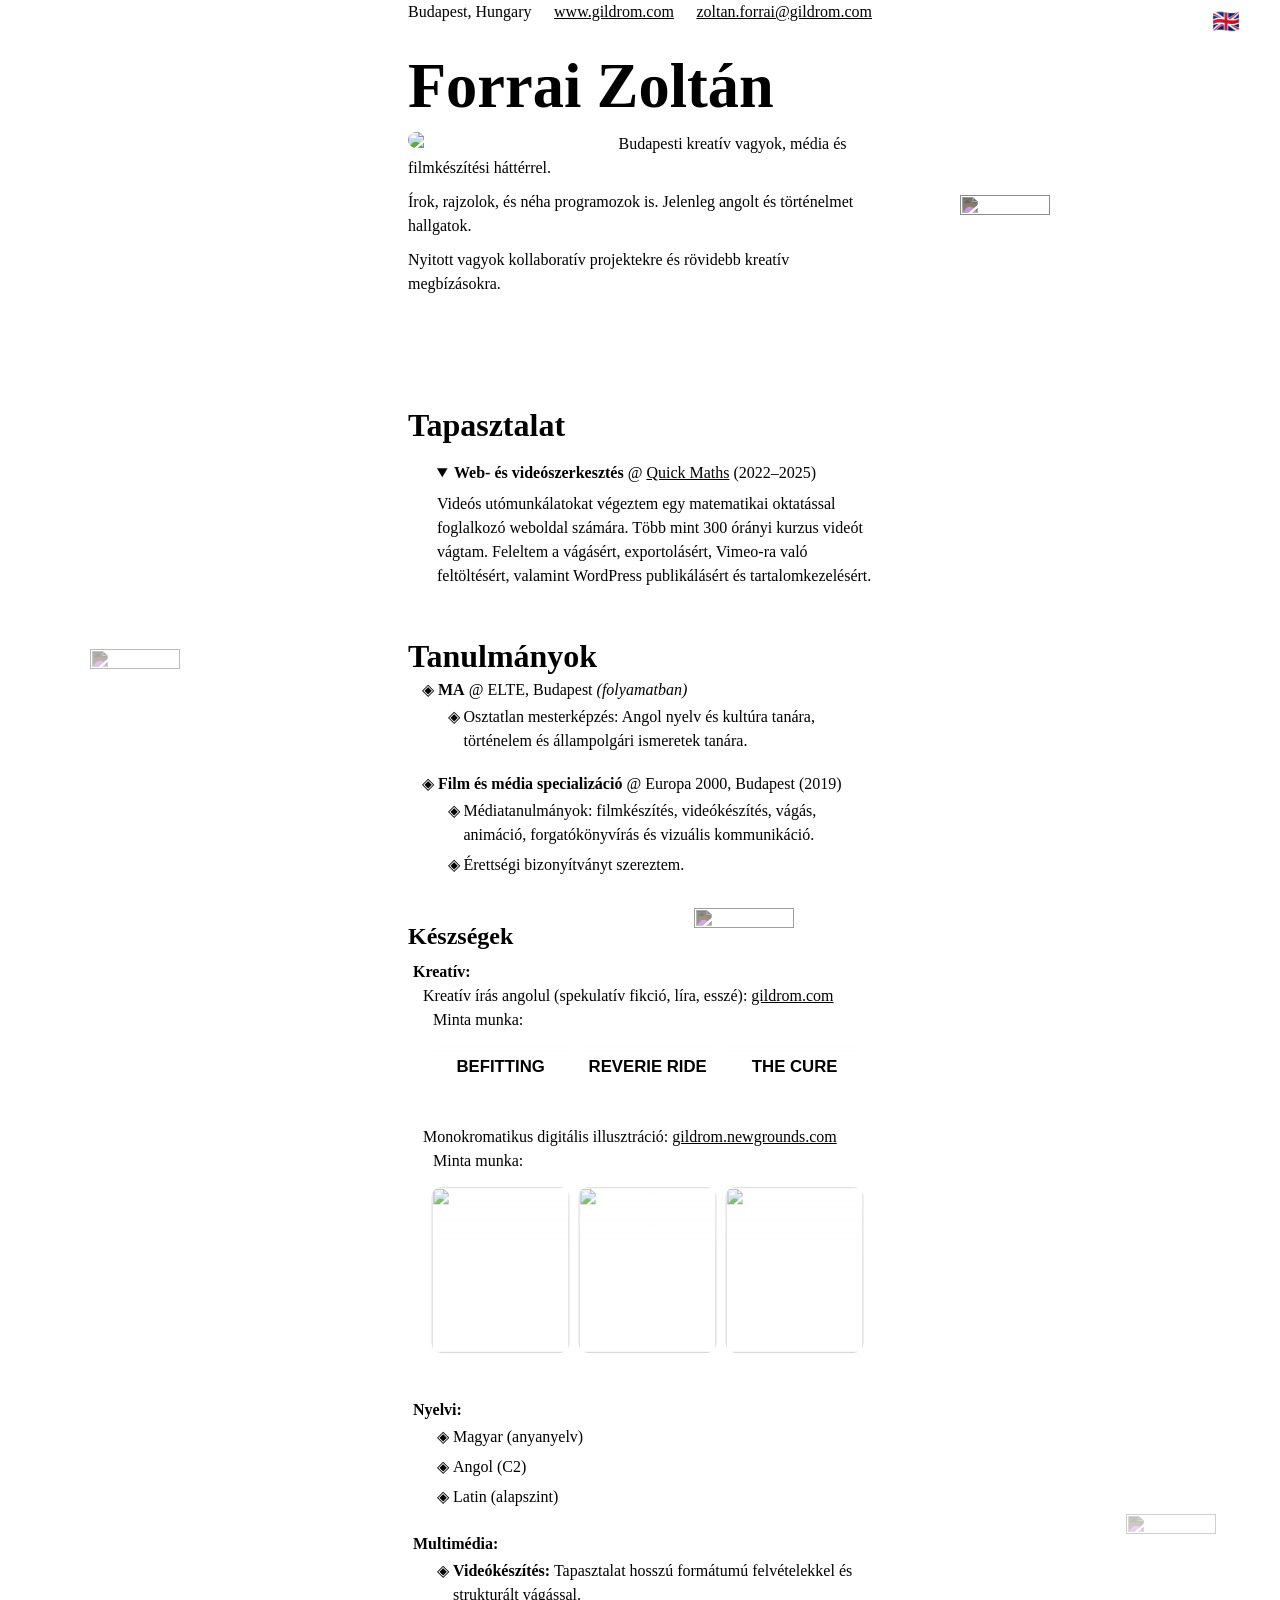
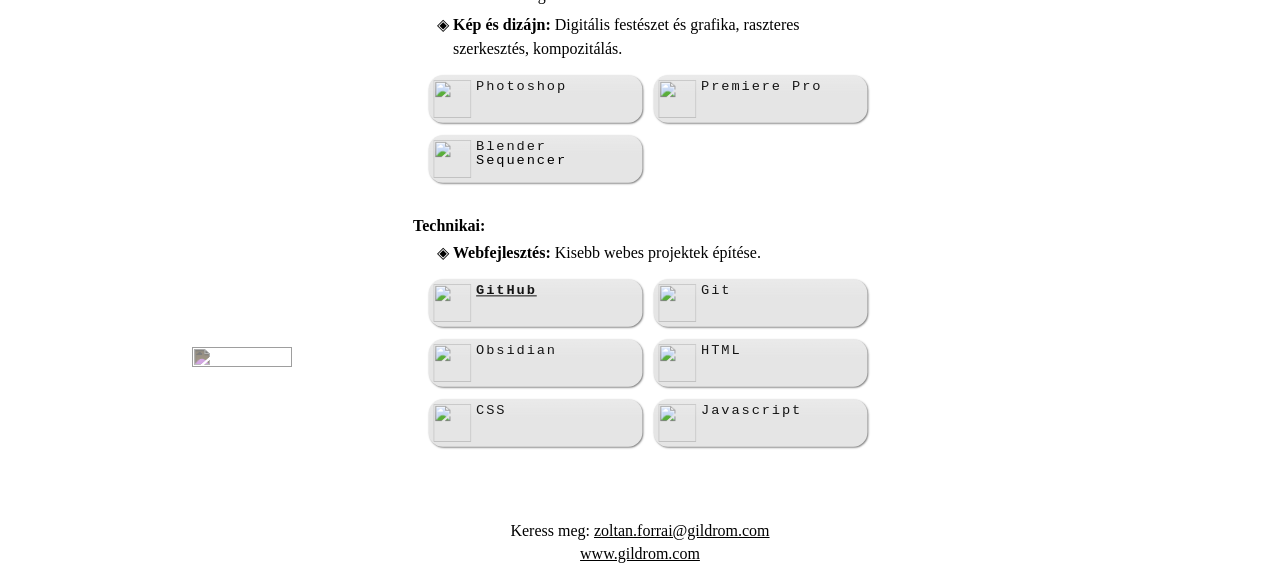
==== hu.html @ 55704f3f "change names" ====
<!DOCTYPE html>
<html lang="hu">
  <head>
    <meta charset="UTF-8" />
    <meta name="viewport" content="width=device-width, initial-scale=1.0" />
    <link rel="icon" type="image/png" href="/favicon.ico" />
    <title>Forrai Zoltán・Önéletrajz</title>
    <meta name="description" content="Forrai Zoltán nyilvános önéletrajza." />
    <link rel="alternate" hreflang="hu" href="hu.html" />
    <link rel="alternate" hreflang="en" href="index.html" />
    <script>
      (function () {
        const saved = localStorage.getItem("theme");
        const prefersDark = window.matchMedia(
          "(prefers-color-scheme: dark)"
        ).matches;
        const isDark = saved ? saved === "dark" : prefersDark;
        document.documentElement.id = isDark ? "dark" : "light";
      })();
    </script>
    <script type="module" src="/index.js"></script>
    <link rel="stylesheet" href="cv.css" />
    <script type="application/ld+json">
      {
        "@context": "https://schema.org",
        "@type": "Person",
        "@id": "https://gildrom.com/#person",
        "name": "Zoltan Forrai",
        "alternateName": ["Forrai Zoltán", "Gildrom"],
        "image": "/SRC/media/photo/head-shot-original.png",
        "email": "mailto:zoltan.forrai@gildrom.com",
        "jobTitle": "Writer",
        "url": "https://gildrom.com",
        "sameAs": [
          "https://gildrom.newgrounds.com/",
          "https://github.com/zoltan-forrai"
        ]
      }
    </script>
  </head>
  <body data-page="cv">
    <!--  -->
    <header>
      <div>
        <span>Budapest, Hungary</span>
        <span>
          <a target="_blank" href="https://www.gildrom.com/">www.gildrom.com</a>
        </span>
        <span>
          <a href="mailto:zoltan.forrai@gildrom.com"
            >zoltan.forrai@gildrom.com</a
          >
        </span>
      </div>
      <menu>
        <a
          id="eng-trans"
          hreflang="en"
          lang="en"
          aria-label="Magyar verzió"
          href="index"
          >🇬🇧</a
        >
        <button id="toggleBtn" aria-label="Toggle audio"></button>
        <toggle-btn></toggle-btn>
      </menu>
    </header>
    <!-- Certifications, Achievements -->
    <article>
      <h1>Forrai Zoltán</h1>
      <p style="display: none">Zoltan Forrai = Forrai Zoltán = Gildrom</p>
      <!--  -->
      <section>
        <img src="/SRC/media/photo/head-shot-original.png" />
        <p>Budapesti kreatív vagyok, média és filmkészítési háttérrel.</p>
        <p>
          Írok, rajzolok, és néha programozok is. Jelenleg angolt és történelmet
          hallgatok.
        </p>
        <p>
          Nyitott vagyok kollaboratív projektekre és rövidebb kreatív
          megbízásokra.
        </p>
      </section>
      <hr />
      <h2>Tapasztalat</h2>
      <details open>
        <summary>
          <strong>Web- és videószerkesztés</strong>
          <span>@</span>
          <a href="https://quickmaths.hu/">Quick Maths</a>
          <span>(2022&ndash;2025)</span>
        </summary>
        <p>
          Videós utómunkálatokat végeztem egy matematikai oktatással foglalkozó
          weboldal számára. Több mint 300 órányi kurzus videót vágtam. Feleltem
          a vágásért, exportolásért, Vimeo-ra való feltöltésért, valamint
          WordPress publikálásért és tartalomkezelésért.
        </p>
      </details>
      <h2>Tanulmányok</h2>
      <ul>
        <li>
          <strong>MA</strong>
          <span>@ ELTE, Budapest <em>(folyamatban)</em></span>
          <ul>
            <li>
              Osztatlan mesterképzés: Angol nyelv és kultúra tanára, történelem
              és állampolgári ismeretek tanára.
            </li>
          </ul>
        </li>
        <!--  -->
        <li>
          <strong>Film és média specializáció</strong>
          <span>@ Europa 2000, Budapest (2019)</span>
          <ul>
            <li>
              Médiatanulmányok: filmkészítés, videókészítés, vágás, animáció,
              forgatókönyvírás és vizuális kommunikáció.
            </li>
            <li>Érettségi bizonyítványt szereztem.</li>
          </ul>
        </li>
      </ul>
      <!--  -->
      <skills-section>
        <h3>Készségek</h3>
        <ul>
          <li>
            <b>Kreatív:</b>
            <p>
              Kreatív írás angolul (spekulatív fikció, líra, esszé):
              <a target="_blank" href="https://gildrom.com/">gildrom.com</a>
              <br />
              <span>Minta munka:</span>
            </p>
            <div>
              <a href="/literary/fiction/befitting">Befitting</a>
              <a href="/literary/fiction/reverie_ride">Reverie Ride</a>
              <a href="/literary/fiction/the_cure">The Cure</a>
            </div>
            <p>
              Monokromatikus digitális illusztráció:
              <a target="_blank" href="https://gildrom.newgrounds.com/art"
                >gildrom.newgrounds.com</a
              >
              <br />
              <span>Minta munka:</span>
            </p>
            <div>
              <a
                href="https://www.newgrounds.com/art/view/gildrom/welcoming-committee">
                <img
                  style="object-position: 50% 0%"
                  src="https://art.ngfiles.com/medium_views/7245000/7245376_2687155_gildrom_untitled-7245376.7901b63b8a4dfa82e813dfdb9156a448.webp?f1764727101" />
              </a>
              <a href="https://www.newgrounds.com/art/view/gildrom/wings">
                <img
                  style="object-position: 0% 0%"
                  src="https://art.ngfiles.com/medium_views/7001000/7001128_2381830_gildrom_untitled-7001128.7d4ee458abee6c3e7e8b051966b039b0.webp?f1756783933" />
              </a>
              <a
                href="https://www.newgrounds.com/art/view/gildrom/unguis-the-crawler">
                <img
                  style="object-position: 0% 0%"
                  src="https://art.ngfiles.com/medium_views/6897000/6897646_2250787_gildrom_unguis.2adcba4f3c12177acac34e1aaaf11e80.webp?f1753561452" />
              </a>
            </div>
          </li>
          <!--  -->
          <li>
            <b>Nyelvi:</b>
            <ul>
              <li>Magyar (anyanyelv)</li>
              <li>Angol (C2)</li>
              <li>Latin (alapszint)</li>
            </ul>
          </li>
          <!--  -->
          <li>
            <b>Multimédia:</b>
            <ul>
              <li>
                <strong>Videókészítés:</strong> Tapasztalat hosszú formátumú
                felvételekkel és strukturált vágással.
              </li>
              <li>
                <strong>Kép és dizájn:</strong> Digitális festészet és grafika,
                raszteres szerkesztés, kompozitálás.
              </li>
            </ul>
            <ol>
              <li>
                <img
                  src="https://raw.githubusercontent.com/onemarc/tech-icons/292cfceecce6a863e9a10216c1c730d3a1a02ff5/icons/ps.svg" />
                <span>Photoshop</span>
              </li>
              <li>
                <img
                  src="https://raw.githubusercontent.com/onemarc/tech-icons/292cfceecce6a863e9a10216c1c730d3a1a02ff5/icons/pr.svg" />
                <span>Premiere Pro</span>
              </li>
              <li>
                <img
                  src="https://raw.githubusercontent.com/onemarc/tech-icons/292cfceecce6a863e9a10216c1c730d3a1a02ff5/icons/blender-dark.svg" />
                <span>Blender Sequencer</span>
              </li>
            </ol>
          </li>
          <!--  -->
          <li>
            <b>Technikai: </b>
            <ul>
              <li>
                <strong>Webfejlesztés:</strong> Kisebb webes projektek építése.
              </li>
            </ul>
            <ol>
              <a href="https://github.com/Forrai-Zoltan">
                <li>
                  <img
                    src="https://raw.githubusercontent.com/onemarc/tech-icons/main/icons/github-dark.svg" />
                  <span><strong>GitHub</strong></span>
                </li>
              </a>
              <li>
                <img
                  src="https://raw.githubusercontent.com/onemarc/tech-icons/292cfceecce6a863e9a10216c1c730d3a1a02ff5/icons/git.svg" />
                <span>Git</span>
              </li>
              <li>
                <img
                  src="https://raw.githubusercontent.com/onemarc/tech-icons/main/icons/obsidian-dark.svg" />
                <span>Obsidian</span>
              </li>
              <li>
                <img
                  src="https://raw.githubusercontent.com/onemarc/tech-icons/292cfceecce6a863e9a10216c1c730d3a1a02ff5/icons/html.svg" />
                <span>HTML</span>
              </li>
              <li>
                <img
                  src="https://raw.githubusercontent.com/onemarc/tech-icons/292cfceecce6a863e9a10216c1c730d3a1a02ff5/icons/css.svg" />
                <span>CSS</span>
              </li>
              <li>
                <img
                  src="https://raw.githubusercontent.com/onemarc/tech-icons/292cfceecce6a863e9a10216c1c730d3a1a02ff5/icons/javascript.svg" />
                <span>Javascript</span>
              </li>
            </ol>
          </li>
          <!--  -->
        </ul>
      </skills-section>
      <!--  -->
      <svg width="50" height="50">
        <use href="/SRC/asset/svg/sigil.svg#sigil"></use>
      </svg>
      <!--  -->
      <footer>
        <span>
          <span>Keress meg:</span>
          <a href="mailto:zoltan.forrai@gildrom.com">
            <span>zoltan.forrai@gildrom.com</span>
          </a>
        </span>
        <a target="_blank" href="https://www.gildrom.com/">
          <span>www.gildrom.com</span>
        </a>
      </footer>
      <!--  -->
    </article>
    <img width="100" height="100" id="f1" src="/SRC/asset/icon/fp1.webp" />
    <img width="100" height="100" id="f2" src="/SRC/asset/icon/fp2.webp" />
    <img width="100" height="100" id="f3" src="/SRC/asset/icon/fp3.webp" />
    <img width="100" height="100" id="f4" src="/SRC/asset/icon/fp4.webp" />
    <img width="100" height="100" id="f5" src="/SRC/asset/icon/fp5.webp" />
  </body>
  <script>
    document.querySelector("a#eng-trans").addEventListener("click", (e) => {
      e.preventDefault();
      location.replace(e.currentTarget.href);
    });

    // Save scroll % just before leaving
    document.addEventListener("click", (e) => {
      const link = e.target.closest("a[href]");
      if (!link) return;

      const scrollable =
        document.documentElement.scrollHeight - window.innerHeight;

      if (scrollable <= 0) return; // page isn't scrollable

      const ratio = window.scrollY / scrollable;
      sessionStorage.setItem("scrollRatio", ratio);
    });

    // Restore scroll % after new page loads
    window.addEventListener("DOMContentLoaded", () => {
      const ratio = parseFloat(sessionStorage.getItem("scrollRatio"));
      if (isNaN(ratio)) return;

      sessionStorage.removeItem("scrollRatio"); // clean up

      // Small delay lets the browser finish layout before we scroll
      requestAnimationFrame(() => {
        const scrollable =
          document.documentElement.scrollHeight - window.innerHeight;
        window.scrollTo({ top: ratio * scrollable, behavior: "instant" });
      });
    });
  </script>
</html>
---- cv.css ----
@import url(/SRC/css/global/fonts.css);
@import url(/SRC/css/global/variables.css);
@import url(/SRC/css/element/btn-switch.css);
@import url(/SRC/css/element/btn-audio.css);
@import url(/SRC/css/element/svg-sigil.css);
@import url(/SRC/css/element/util.css);

/* RESET */
*,
*::before,
*::after {
  box-sizing: border-box;
  margin: 0;
  overflow-wrap: break-word;
  hyphens: auto;
}
*:focus-visible {
  outline: 2px solid orange !important;
}
::selection {
  background: light-dark(
    hsl(from var(--c-green) h s calc(l + 50)),
    hsl(from var(--c-green) h s calc(l - 5))
  );
  color: light-dark(
    hsl(from var(--c-green) h s calc(l - 5)),
    hsl(from #02f900 h s calc(l + 0))
  );
}
body {
  -webkit-font-smoothing: antialiased;
  -moz-osx-font-smoothing: grayscale;
}

img,
picture,
video,
canvas {
  display: block;
  max-width: 100%;
}
input,
button,
textarea,
select {
  font: inherit;
}

h1,
h2,
h3,
h4,
h5,
h6 {
  text-wrap: balance;
  line-height: var(--lh-s);
  overflow-wrap: break-word;
}

button {
  appearance: none;
  -webkit-appearance: none;
  margin: 0;
  padding: 0;
  border: none;
  font: inherit;
  color: inherit;
  background: none;
  outline: none;
  box-shadow: none;
}

:root {
  scrollbar-width: thin;
}

::-webkit-scrollbar {
  width: 4px;
}

::-webkit-scrollbar-track {
  background: transparent;
}

::-webkit-scrollbar-thumb {
  background: light-dark(rgba(0, 0, 0, 0.5), rgba(255, 255, 255, 0.3));
  border-radius: 4px;
}

::-webkit-scrollbar-thumb:hover {
  background: light-dark(rgba(0, 0, 0, 0.7), rgba(255, 255, 255, 0.5));
}

* {
  margin: 0;
  padding: 0;
}

body,
html {
  position: relative;
}

/* ============================================================
      HTML / BODY
      ============================================================ */
html {
  -webkit-font-smoothing: antialiased;
  -moz-osx-font-smoothing: grayscale;
  background-color: var(--c-page);
  color: var(--c-text);
  font-size: var(--font-size-cv);
  font-family: "cochin";
  scroll-padding-top: 100px;
  scrollbar-width: thin;
  scrollbar-color: light-dark(rgba(0, 0, 0, 0.5), rgba(255, 255, 255, 0.3))
    transparent;
  scrollbar-gutter: auto;
}

/* ============================================================
      LAYOUT: HEADER, ARTICLE, FOOTER
      ============================================================ */
header {
  position: fixed;
  top: 0;
  left: 0;
  z-index: 10;
  width: 100%;
  max-width: 100%;
  padding: 0.2rem;
  display: flex;
  align-items: center;
  justify-content: center;
  gap: 10px;
  flex-wrap: wrap;
  background-color: hsla(from var(--c-page) h s l / 1);
}

header div {
  width: 100%;
  max-width: 58ch;
  display: flex;
  justify-content: space-between;
}

article {
  position: relative;
  box-sizing: border-box;
  z-index: 2;
  margin-inline: auto;
  width: 100%;
  max-width: 60ch;
  padding-inline: 0.5rem;
  padding-top: 20px;
  overflow-wrap: break-word;
  backdrop-filter: blur(0.7px);
  background-color: oklch(from var(--c-page) l c h / 0.7);
  box-shadow: 0 0 10px 10px oklch(from var(--c-page) l c h / 0.7);
}

footer {
  display: flex;
  flex-direction: column;
  gap: 5px;
  margin-inline: auto;
  margin-bottom: 20px;
  width: fit-content;
  text-align: center;
}

/* ============================================================
      NAVIGATION MENU
      ============================================================ */
menu {
  position: absolute;
  top: 8.5px;
  right: 15px;
  bottom: 0;
  z-index: 10;
  padding: 0;
  display: flex;
  align-items: center;
  gap: 10px;
}

menu a {
  text-decoration: none;
  user-select: none;
  font-size: 1.4rem;
  line-height: 0.5;
  padding-top: 10px;
  margin-right: 5px;
}

/* ============================================================
      TYPOGRAPHY: HEADINGS
      ============================================================ */
h1 {
  font-family: var(--ff-type);
  font-size: clamp(1.8rem, 12vw, 3.9rem);
  margin: 30px 0 0;
  line-height: normal 1;
}

h2 {
  font-family: var(--ff-type);
  font-size: clamp(1.5rem, 8vw, 2rem);
  margin: 50px 0 0;
}

h3 {
  font-family: var(--ff-type);
  font-size: clamp(1.2rem, 6vw, 1.5rem);
  margin: 30px 0 0;
}

/* ============================================================
      TYPOGRAPHY: INLINE & BLOCK ELEMENTS
      ============================================================ */
p {
  margin-block: 0 10px;
  line-height: 1.5;
  hyphens: auto;
}

b {
  color: var(--c-highlight);
}

em {
  font-style: oblique 15deg;
}

a {
  color: var(--c-text-a);
  border-radius: 10px;

  &:hover {
    color: var(--c-text-a-hov);
  }

  &:active {
    color: var(--c-text-a-act);
  }
}

hr {
  height: 1px;
  border: 0;
  width: 95%;
  margin-inline: auto;
  background-color: var(--grey);
}

summary {
  cursor: pointer;

  &::marker {
    color: var(--c-highlight);
  }
}

details {
  margin-top: 20px;
  margin-left: 14px;
  padding-left: 15px;
  border-left: 1.5px solid var(--c-highlight);
}

details p {
  margin-top: 10px;
}

section {
  display: flow-root;
  margin-block: 10px 50px;
}

section img {
  width: 40%;
  float: left;
  margin-right: 25px;
  border-radius: 8px;
  user-select: none;
}

ul {
  padding-left: 30px;
  margin-bottom: 10px;
  line-height: 1.5;

  li::marker {
    content: "◈ ";
    color: var(--c-highlight);
  }
}

li {
  padding-block: 3px;
  hyphens: auto;
}

/* Nested unordered lists */
ul:not(:has(div)) ul {
  border-left: 1.5px solid var(--grey);
  padding-left: 40px;
  margin-left: -14.5px;
}

skills-section > ul {
  list-style: none;
  padding: 0;
  margin: 0;
  padding-left: 15px;

  ul {
    margin-bottom: 0;
  }

  > li {
    padding-block: 10px;

    b {
      margin-left: -10px;
    }
  }

  > li::marker {
    content: none;
  }
}

skills-section span:not(li > span) {
  display: inline-block;
  margin-left: 10px;
}

/* ============================================================
      ORDERED LIST (CARD GRID)
      ============================================================ */
ol {
  display: grid;
  grid-template-columns: repeat(auto-fill, minmax(200px, 1fr));
  gap: 10px 0;
  margin: 10px auto;
}

ol li {
  display: flex;
  user-select: none;

  flex: 1;
  min-width: 0;
  width: 100%;
  padding: 5px;
  line-height: 1;
  border: var(--glass-border);
  border-radius: 15px;
  background-color: light-dark(rgba(0, 0, 0, 0.1), rgba(0, 0, 0, 0.4));
  box-shadow: 3px 3px 5px 0px rgba(0, 0, 0, 0.5);
  transform: scale(0.95);
  transition: transform 0.2s ease;

  &:hover {
    transform: scale(1);
  }
}

ol img {
  width: 40px;
  height: 40px;
  margin-right: 5px;
  transition: transform 0.2s ease;
}

ol span {
  font-size: 0.9rem;
  letter-spacing: 2px;
  font-family: "Courier New", Courier, monospace;
  transition: transform 0.2s ease;
}

/* ============================================================
      UNORDERED LIST: LINK CARD ROW (ul div)
      ============================================================ */
ul div {
  display: flex;
  gap: 2px;
  width: 55ch;
  margin-inline: auto;
  margin-block: 10px 35px;

  &:has(img) {
    margin-block: 10px 20px;
  }
}

ul div a {
  display: flex;
  flex: 1;
  align-items: center;
  justify-content: center;
  aspect-ratio: 3/1;
  overflow: hidden;
  text-decoration: none;
  text-transform: uppercase;
  font-weight: bold;
  font-size: clamp(1rem, 6vw, 1.1rem);
  font-family: Arial, Helvetica, sans-serif;
  color: inherit;
  border: var(--glass-border);
  border-radius: 10px;
  background-color: var(--c-page);
  box-shadow: var(--glass-shadow);
  transform: scale(0.952);
  transition:
    transform 0.2s ease,
    filter 0.2s ease;

  &:hover {
    transform: scale(1);
    border: var(--glass-border-b);
  }

  &:has(img) {
    aspect-ratio: 1/1.2;
  }
}

ul div a img {
  display: block;
  width: 100%;
  user-select: none;
  height: 100%;
  object-fit: cover;
}

/* ============================================================
      DECORATIVE FLOATS (#f1–#f5)
      ============================================================ */
:is(#f1, #f2, #f3, #f4, #f5) {
  position: absolute;
  user-select: none;
  z-index: 1;
  width: 90px;
  height: auto;
  opacity: 0.5;
  filter: invert(0);
}

#f1 {
  top: 9%;
  right: 18%;
  opacity: 0.6;
}
#f2 {
  top: 30%;
  left: 7%;
  opacity: 0.25;
}
#f3 {
  top: 42%;
  right: 38%;
  width: 100px;
}
#f4 {
  top: 70%;
  right: 5%;
  opacity: 0.15;
}
#f5 {
  top: 90%;
  left: 15%;
  width: 100px;
  opacity: 0.5;
}

/* ============================================================
      LIGHT MODE OVERRIDES (html#light)
      ============================================================ */
html#light {
  :is(#f1, #f2, #f3, #f4, #f5) {
    filter: invert(1);
    opacity: 0.5;
  }

  #f1 {
    opacity: 0.6;
  }
  #f2 {
    opacity: 0.35;
  }
  #f4 {
    opacity: 0.25;
  }
  #f5 {
    opacity: 0.5;
  }

  ol li {
    box-shadow: 1px 1px 2px 0px rgba(0, 0, 0, 0.5);
    position: relative;

    &::before {
      content: "";
      position: absolute;
      top: 0;
      left: 0;
      right: 0;
      height: 40%;
      border-radius: 15px 15px 0 0;
      background: linear-gradient(
        to bottom,
        rgba(255, 255, 255, 0.2),
        rgba(255, 255, 255, 0)
      );
      pointer-events: none;
      z-index: 2;
    }
  }

  ul div a {
    position: relative;

    &::before {
      content: "";
      position: absolute;
      top: 0;
      left: 0;
      right: 0;
      height: 40%;
      background: linear-gradient(
        to bottom,
        rgba(255, 255, 255, 0.3),
        rgba(255, 255, 255, 0)
      );
      pointer-events: none;
      z-index: 2;
    }
  }
}

/* ============================================================
      RESPONSIVE: MOBILE (max-width: 1000px)
      ============================================================ */
@media (max-width: 1000px) {
  header {
    padding-top: 5px;
  }

  header div {
    flex-direction: column;
  }

  menu {
    display: flex;
    justify-content: end;
    align-items: start;
    padding-top: 10px;
  }

  details {
    margin-left: 5px;
  }

  skills-section > ul {
    padding-left: 0px;
  }

  ul div {
    flex-direction: column;
    width: 100%;
  }

  ul div a:not(:has(img)) {
    flex: none;
    aspect-ratio: 5/1;
  }

  article {
    margin-top: 50px;
  }

  ol {
    margin: 10px 0;
  }
}

/* ============================================================
      PRINT
      ============================================================ */
@media print {
  * {
    color: #121212 !important;
  }

  ul li::marker {
    color: #121212;
  }

  article,
  header {
    box-shadow: none;
  }

  menu,
  :is(#f1, #f2, #f3, #f4, #f5) {
    display: none;
  }
}
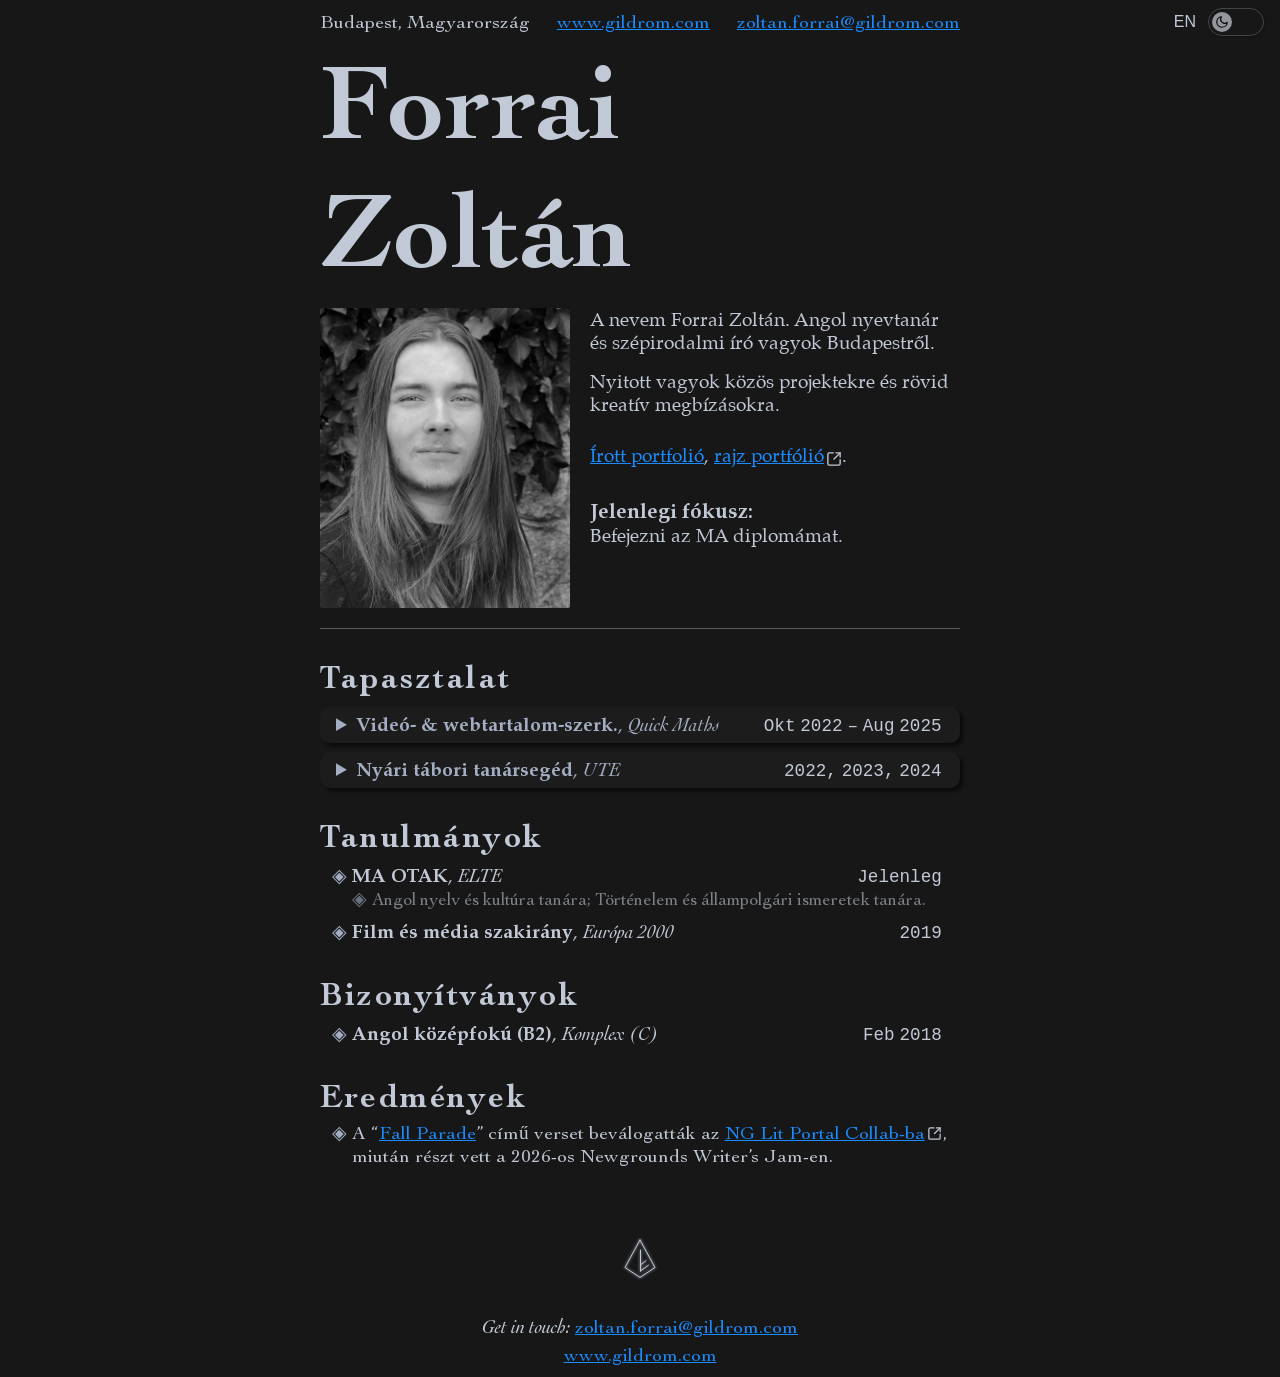
==== commit a6901627: "update design" ====
--- a/hu.html
+++ b/hu.html
@@ -1,316 +1,175 @@
-<!DOCTYPE html>
-<html lang="hu">
+<!doctype html>
+<html lang="en">
   <head>
     <meta charset="UTF-8" />
     <meta name="viewport" content="width=device-width, initial-scale=1.0" />
-    <link rel="icon" type="image/png" href="/favicon.ico" />
-    <title>Forrai Zoltán・Önéletrajz</title>
-    <meta name="description" content="Forrai Zoltán nyilvános önéletrajza." />
-    <link rel="alternate" hreflang="hu" href="hu.html" />
-    <link rel="alternate" hreflang="en" href="index.html" />
-    <script>
-      (function () {
-        const saved = localStorage.getItem("theme");
-        const prefersDark = window.matchMedia(
-          "(prefers-color-scheme: dark)"
-        ).matches;
-        const isDark = saved ? saved === "dark" : prefersDark;
-        document.documentElement.id = isDark ? "dark" : "light";
-      })();
-    </script>
-    <script type="module" src="/index.js"></script>
-    <link rel="stylesheet" href="cv.css" />
-    <script type="application/ld+json">
-      {
-        "@context": "https://schema.org",
-        "@type": "Person",
-        "@id": "https://gildrom.com/#person",
-        "name": "Zoltan Forrai",
-        "alternateName": ["Forrai Zoltán", "Gildrom"],
-        "image": "/SRC/media/photo/head-shot-original.png",
-        "email": "mailto:zoltan.forrai@gildrom.com",
-        "jobTitle": "Writer",
-        "url": "https://gildrom.com",
-        "sameAs": [
-          "https://gildrom.newgrounds.com/",
-          "https://github.com/zoltan-forrai"
-        ]
-      }
-    </script>
+    <link rel="icon" type="image/png" href="favicon.ico" />
+
+    <link rel="stylesheet" href="src/styles.css" />
+    <link rel="stylesheet" href="src/button.css" />
+    <link rel="stylesheet" href="src/a.css" />
+    <link rel="stylesheet" href="src/details.css" />
+
+    <title>Forrai Zoltán</title>
   </head>
-  <body data-page="cv">
-    <!--  -->
+  <body>
     <header>
-      <div>
-        <span>Budapest, Hungary</span>
-        <span>
-          <a target="_blank" href="https://www.gildrom.com/">www.gildrom.com</a>
-        </span>
-        <span>
-          <a href="mailto:zoltan.forrai@gildrom.com"
-            >zoltan.forrai@gildrom.com</a
-          >
-        </span>
-      </div>
-      <menu>
-        <a
-          id="eng-trans"
-          hreflang="en"
-          lang="en"
-          aria-label="Magyar verzió"
-          href="index"
-          >🇬🇧</a
-        >
-        <button id="toggleBtn" aria-label="Toggle audio"></button>
-        <toggle-btn></toggle-btn>
+      <span>Budapest, Magyarország</span>
+      <a href="/">www.gildrom.com</a>
+      <a href="mailto:zoltan.forrai@gildrom.com">zoltan.forrai@gildrom.com</a>
+      <menu id="menu-buttons">
+        <a title="Wnglish" href="index" lang="EN">EN</a>
       </menu>
     </header>
-    <!-- Certifications, Achievements -->
-    <article>
+    <main>
       <h1>Forrai Zoltán</h1>
-      <p style="display: none">Zoltan Forrai = Forrai Zoltán = Gildrom</p>
-      <!--  -->
-      <section>
-        <img src="/SRC/media/photo/head-shot-original.png" />
-        <p>Budapesti kreatív vagyok, média és filmkészítési háttérrel.</p>
+      <div class="top">
+        <img
+          src="/src/img/pfp-1040.jpg"
+          alt="Forrai Zoltan Portréja"
+          width="250" />
         <p>
-          Írok, rajzolok, és néha programozok is. Jelenleg angolt és történelmet
-          hallgatok.
+          A nevem Forrai Zoltán. Angol nyevtanár és szépirodalmi író vagyok
+          Budapestről.
         </p>
-        <p>
-          Nyitott vagyok kollaboratív projektekre és rövidebb kreatív
-          megbízásokra.
+        <p>Nyitott vagyok közös projektekre és rövid kreatív megbízásokra.</p>
+        <p class="port-link">
+          <a href="/literary/fiction">Írott portfolió</a>,
+          <a href="//gildrom.newgrounds.com/">rajz portfólió</a>.
         </p>
+        <p class="focus">
+          <b>Jelenlegi fókusz:</b> <br />
+          <span>Befejezni az MA diplomámat.</span>
+        </p>
+      </div>
+      <hr />
+      <!-- ----------------------------------------------------------------- -->
+      <section class="exp">
+        <h2>Tapasztalat</h2>
+        <!-- --------------------------------------------------------------- -->
+        <details>
+          <summary>
+            <span>
+              <span>
+                <b>Videó- & webtartalom-szerk.</b>
+                <i>Quick Maths</i>
+              </span>
+              <span>Okt 2022 – Aug 2025</span>
+            </span>
+          </summary>
+          <p>
+            Online matematikatanítási kurzusok videóleckéit szerkesztettem, a
+            felvételek szerkesztéséért feleltem, feltöltöttem a kész videókat a
+            platformra, és létrehoztam a hozzájuk tartozó WordPress oldalakat.
+          </p>
+        </details>
+        <!-- --------------------------------------------------------------- -->
+        <details>
+          <summary>
+            <span>
+              <span>
+                <b>Nyári tábori tanársegéd</b>
+                <i>UTE</i>
+              </span>
+              <span>2022, 2023, 2024</span>
+            </span>
+          </summary>
+          <p>
+            Nyáron tanársegédként dolgoztam egy helyi sporttáborban, körülbelül
+            20–25 gyerekre felügyeltem, elkísértem őket a buszhoz és vissza, és
+            segítettem az étkeztetésben reggeli és ebéd közben.
+          </p>
+        </details>
+        <!-- --------------------------------------------------------------- -->
+        <!-- <details>
+          <summary>
+            <span>
+              <span>
+                <b>This & That</b>
+                <i>Here & There</i>
+              </span>
+              <span>Now – Then</span>
+            </span>
+          </summary>
+        </details> -->
+        <!-- --------------------------------------------------------------- -->
       </section>
-      <hr />
-      <h2>Tapasztalat</h2>
-      <details open>
-        <summary>
-          <strong>Web- és videószerkesztés</strong>
-          <span>@</span>
-          <a href="https://quickmaths.hu/">Quick Maths</a>
-          <span>(2022&ndash;2025)</span>
-        </summary>
-        <p>
-          Videós utómunkálatokat végeztem egy matematikai oktatással foglalkozó
-          weboldal számára. Több mint 300 órányi kurzus videót vágtam. Feleltem
-          a vágásért, exportolásért, Vimeo-ra való feltöltésért, valamint
-          WordPress publikálásért és tartalomkezelésért.
-        </p>
-      </details>
-      <h2>Tanulmányok</h2>
-      <ul>
-        <li>
-          <strong>MA</strong>
-          <span>@ ELTE, Budapest <em>(folyamatban)</em></span>
-          <ul>
-            <li>
-              Osztatlan mesterképzés: Angol nyelv és kultúra tanára, történelem
-              és állampolgári ismeretek tanára.
-            </li>
-          </ul>
-        </li>
-        <!--  -->
-        <li>
-          <strong>Film és média specializáció</strong>
-          <span>@ Europa 2000, Budapest (2019)</span>
-          <ul>
-            <li>
-              Médiatanulmányok: filmkészítés, videókészítés, vágás, animáció,
-              forgatókönyvírás és vizuális kommunikáció.
-            </li>
-            <li>Érettségi bizonyítványt szereztem.</li>
-          </ul>
-        </li>
-      </ul>
-      <!--  -->
-      <skills-section>
-        <h3>Készségek</h3>
+      <!-- ----------------------------------------------------------------- -->
+      <section class="edu">
+        <h2>Tanulmányok</h2>
+        <!-- --------------------------------------------------------------- -->
         <ul>
           <li>
-            <b>Kreatív:</b>
-            <p>
-              Kreatív írás angolul (spekulatív fikció, líra, esszé):
-              <a target="_blank" href="https://gildrom.com/">gildrom.com</a>
-              <br />
-              <span>Minta munka:</span>
-            </p>
-            <div>
-              <a href="/literary/fiction/befitting">Befitting</a>
-              <a href="/literary/fiction/reverie_ride">Reverie Ride</a>
-              <a href="/literary/fiction/the_cure">The Cure</a>
-            </div>
-            <p>
-              Monokromatikus digitális illusztráció:
-              <a target="_blank" href="https://gildrom.newgrounds.com/art"
-                >gildrom.newgrounds.com</a
-              >
-              <br />
-              <span>Minta munka:</span>
-            </p>
-            <div>
-              <a
-                href="https://www.newgrounds.com/art/view/gildrom/welcoming-committee">
-                <img
-                  style="object-position: 50% 0%"
-                  src="https://art.ngfiles.com/medium_views/7245000/7245376_2687155_gildrom_untitled-7245376.7901b63b8a4dfa82e813dfdb9156a448.webp?f1764727101" />
-              </a>
-              <a href="https://www.newgrounds.com/art/view/gildrom/wings">
-                <img
-                  style="object-position: 0% 0%"
-                  src="https://art.ngfiles.com/medium_views/7001000/7001128_2381830_gildrom_untitled-7001128.7d4ee458abee6c3e7e8b051966b039b0.webp?f1756783933" />
-              </a>
-              <a
-                href="https://www.newgrounds.com/art/view/gildrom/unguis-the-crawler">
-                <img
-                  style="object-position: 0% 0%"
-                  src="https://art.ngfiles.com/medium_views/6897000/6897646_2250787_gildrom_unguis.2adcba4f3c12177acac34e1aaaf11e80.webp?f1753561452" />
-              </a>
-            </div>
-          </li>
-          <!--  -->
-          <li>
-            <b>Nyelvi:</b>
+            <span>
+              <span>
+                <b>MA OTAK</b>
+                <i>ELTE</i>
+              </span>
+              <span>Jelenleg</span>
+            </span>
             <ul>
-              <li>Magyar (anyanyelv)</li>
-              <li>Angol (C2)</li>
-              <li>Latin (alapszint)</li>
+              <li>
+                Angol nyelv és kultúra tanára; Történelem és állampolgári
+                ismeretek tanára.
+              </li>
             </ul>
           </li>
-          <!--  -->
           <li>
-            <b>Multimédia:</b>
-            <ul>
-              <li>
-                <strong>Videókészítés:</strong> Tapasztalat hosszú formátumú
-                felvételekkel és strukturált vágással.
-              </li>
-              <li>
-                <strong>Kép és dizájn:</strong> Digitális festészet és grafika,
-                raszteres szerkesztés, kompozitálás.
-              </li>
-            </ul>
-            <ol>
-              <li>
-                <img
-                  src="https://raw.githubusercontent.com/onemarc/tech-icons/292cfceecce6a863e9a10216c1c730d3a1a02ff5/icons/ps.svg" />
-                <span>Photoshop</span>
-              </li>
-              <li>
-                <img
-                  src="https://raw.githubusercontent.com/onemarc/tech-icons/292cfceecce6a863e9a10216c1c730d3a1a02ff5/icons/pr.svg" />
-                <span>Premiere Pro</span>
-              </li>
-              <li>
-                <img
-                  src="https://raw.githubusercontent.com/onemarc/tech-icons/292cfceecce6a863e9a10216c1c730d3a1a02ff5/icons/blender-dark.svg" />
-                <span>Blender Sequencer</span>
-              </li>
-            </ol>
+            <span>
+              <span>
+                <b>Film és média szakirány</b>
+                <i>Európa 2000</i>
+              </span>
+              <span>2019</span>
+            </span>
           </li>
-          <!--  -->
+        </ul>
+        <!-- --------------------------------------------------------------- -->
+      </section>
+      <!-- ----------------------------------------------------------------- -->
+      <section class="cert">
+        <h2>Bizonyítványok</h2>
+        <!-- --------------------------------------------------------------- -->
+        <ul>
           <li>
-            <b>Technikai: </b>
-            <ul>
-              <li>
-                <strong>Webfejlesztés:</strong> Kisebb webes projektek építése.
-              </li>
-            </ul>
-            <ol>
-              <a href="https://github.com/Forrai-Zoltan">
-                <li>
-                  <img
-                    src="https://raw.githubusercontent.com/onemarc/tech-icons/main/icons/github-dark.svg" />
-                  <span><strong>GitHub</strong></span>
-                </li>
-              </a>
-              <li>
-                <img
-                  src="https://raw.githubusercontent.com/onemarc/tech-icons/292cfceecce6a863e9a10216c1c730d3a1a02ff5/icons/git.svg" />
-                <span>Git</span>
-              </li>
-              <li>
-                <img
-                  src="https://raw.githubusercontent.com/onemarc/tech-icons/main/icons/obsidian-dark.svg" />
-                <span>Obsidian</span>
-              </li>
-              <li>
-                <img
-                  src="https://raw.githubusercontent.com/onemarc/tech-icons/292cfceecce6a863e9a10216c1c730d3a1a02ff5/icons/html.svg" />
-                <span>HTML</span>
-              </li>
-              <li>
-                <img
-                  src="https://raw.githubusercontent.com/onemarc/tech-icons/292cfceecce6a863e9a10216c1c730d3a1a02ff5/icons/css.svg" />
-                <span>CSS</span>
-              </li>
-              <li>
-                <img
-                  src="https://raw.githubusercontent.com/onemarc/tech-icons/292cfceecce6a863e9a10216c1c730d3a1a02ff5/icons/javascript.svg" />
-                <span>Javascript</span>
-              </li>
-            </ol>
+            <span>
+              <span>
+                <b>Angol középfokú (B2)</b>
+                <i>Komplex (C)</i>
+              </span>
+              <span>Feb 2018</span>
+            </span>
           </li>
-          <!--  -->
         </ul>
-      </skills-section>
-      <!--  -->
-      <svg width="50" height="50">
-        <use href="/SRC/asset/svg/sigil.svg#sigil"></use>
-      </svg>
-      <!--  -->
-      <footer>
-        <span>
-          <span>Keress meg:</span>
-          <a href="mailto:zoltan.forrai@gildrom.com">
-            <span>zoltan.forrai@gildrom.com</span>
-          </a>
-        </span>
-        <a target="_blank" href="https://www.gildrom.com/">
-          <span>www.gildrom.com</span>
-        </a>
-      </footer>
-      <!--  -->
-    </article>
-    <img width="100" height="100" id="f1" src="/SRC/asset/icon/fp1.webp" />
-    <img width="100" height="100" id="f2" src="/SRC/asset/icon/fp2.webp" />
-    <img width="100" height="100" id="f3" src="/SRC/asset/icon/fp3.webp" />
-    <img width="100" height="100" id="f4" src="/SRC/asset/icon/fp4.webp" />
-    <img width="100" height="100" id="f5" src="/SRC/asset/icon/fp5.webp" />
+        <!-- --------------------------------------------------------------- -->
+      </section>
+      <!-- ----------------------------------------------------------------- -->
+      <section class="achi">
+        <h2>Eredmények</h2>
+        <!-- --------------------------------------------------------------- -->
+        <ul>
+          <li>
+            A &ldquo;<a href="/literary/fiction/fall-parade">Fall Parade</a
+            >&rdquo; című verset beválogatták az
+            <a href="//www.newgrounds.com/portal/view/1047186"
+              >NG Lit Portal Collab-ba</a
+            >, miután részt vett a 2026-os Newgrounds Writer&rsquo;s Jam-en.
+          </li>
+        </ul>
+        <!-- --------------------------------------------------------------- -->
+      </section>
+      <svg class="my-sigil"></svg>
+    </main>
+    <footer>
+      <p>
+        <i>Get in touch:</i>
+        <a href="mailto:zoltan.forrai@gildrom.com">zoltan.forrai@gildrom.com</a>
+      </p>
+      <a href="/">www.gildrom.com</a>
+    </footer>
+    <script type="module" src="/src/theme.js"></script>
+    <script type="module" src="/src/details.js"></script>
+    <script type="module" src="/src/links.js"></script>
+    <script type="module" src="/src/my-sigil.js"></script>
   </body>
-  <script>
-    document.querySelector("a#eng-trans").addEventListener("click", (e) => {
-      e.preventDefault();
-      location.replace(e.currentTarget.href);
-    });
-
-    // Save scroll % just before leaving
-    document.addEventListener("click", (e) => {
-      const link = e.target.closest("a[href]");
-      if (!link) return;
-
-      const scrollable =
-        document.documentElement.scrollHeight - window.innerHeight;
-
-      if (scrollable <= 0) return; // page isn't scrollable
-
-      const ratio = window.scrollY / scrollable;
-      sessionStorage.setItem("scrollRatio", ratio);
-    });
-
-    // Restore scroll % after new page loads
-    window.addEventListener("DOMContentLoaded", () => {
-      const ratio = parseFloat(sessionStorage.getItem("scrollRatio"));
-      if (isNaN(ratio)) return;
-
-      sessionStorage.removeItem("scrollRatio"); // clean up
-
-      // Small delay lets the browser finish layout before we scroll
-      requestAnimationFrame(() => {
-        const scrollable =
-          document.documentElement.scrollHeight - window.innerHeight;
-        window.scrollTo({ top: ratio * scrollable, behavior: "instant" });
-      });
-    });
-  </script>
 </html>
--- a/src/styles.css
+++ b/src/styles.css
@@ -0,0 +1,246 @@
+@import url("./cochin/stylesheet.css");
+@import url("./palatino/stylesheet.css");
+
+:root {
+  --c-g-90: light-dark(hsl(210, 6%, 7%), hsl(225, 40%, 98%));
+  --c-g-85: light-dark(hsl(220, 5%, 9%), hsl(225, 40%, 97%));
+  --c-g-80: light-dark(hsl(220, 5%, 12%), hsl(225, 40%, 96%));
+  --c-g-75: light-dark(hsl(218, 8%, 16%), hsl(225, 40%, 93%));
+  --c-g-70: light-dark(hsl(218, 8%, 20%), hsl(220, 29%, 90%));
+  --c-g-65: light-dark(hsl(221, 8%, 30%), hsl(220, 29%, 85%));
+  --c-g-60: light-dark(hsl(221, 8%, 40%), hsl(219, 20%, 80%));
+  --c-g-55: light-dark(hsl(219, 10%, 50%), hsl(219, 20%, 70%));
+  --c-g-50: light-dark(hsl(219, 10%, 60%), hsl(219, 10%, 60%));
+  --c-g-45: light-dark(hsl(219, 20%, 70%), hsl(219, 10%, 50%));
+  --c-g-40: light-dark(hsl(219, 20%, 80%), hsl(221, 8%, 40%));
+  --c-g-35: light-dark(hsl(220, 29%, 85%), hsl(221, 8%, 30%));
+  --c-g-30: light-dark(hsl(220, 29%, 90%), hsl(218, 8%, 20%));
+  --c-g-25: light-dark(hsl(225, 40%, 93%), hsl(218, 8%, 16%));
+  --c-g-20: light-dark(hsl(225, 40%, 96%), hsl(220, 5%, 12%));
+  --c-g-15: light-dark(hsl(225, 40%, 97%), hsl(220, 5%, 9%));
+  --c-g-10: light-dark(hsl(225, 40%, 98%), hsl(210, 6%, 7%));
+
+  --c-background: light-dark(hsl(220, 29%, 90%), hsl(0, 0%, 9%));
+}
+
+@media (min-width: 700px) {
+  @media (prefers-reduced-motion: no-preference) {
+    ::view-transition {
+      user-select: none;
+      -moz-user-select: none;
+    }
+
+    ::view-transition-old(root) {
+      animation-delay: 500ms;
+    }
+
+    ::view-transition-new(root) {
+      animation: circle-in 800ms;
+    }
+
+    @keyframes circle-in {
+      from {
+        clip-path: circle(0% at 97.7% 2.5%);
+      }
+      to {
+        clip-path: circle(150% at 97.7% 2.5%);
+      }
+    }
+  }
+}
+
+:focus-visible {
+  outline: 2.5px solid light-dark(darkorange, orange);
+}
+
+::selection {
+  background: light-dark(hsl(120, 80%, 70%), hsl(120, 80%, 10%));
+  color: light-dark(hsl(120, 80%, 20%), hsl(120, 80%, 50%));
+}
+
+* {
+  -moz-osx-font-smoothing: grayscale;
+  -webkit-font-smoothing: antialiased;
+}
+
+html {
+  color-scheme: dark;
+  background-color: var(--c-background);
+  color: light-dark(hsl(0, 0%, 6%), var(--c-g-60));
+  font-family: "Cochin LT Std";
+
+  &#light {
+    color-scheme: light;
+  }
+}
+
+header {
+  width: 80ch;
+  margin-inline: auto;
+  display: flex;
+  justify-content: space-between;
+  padding-top: 0.25rem;
+  max-width: 95vw;
+
+  span,
+  > a {
+    font-size: 1.2em;
+  }
+}
+
+menu {
+  position: absolute;
+  right: 0.5rem;
+  top: 0.5rem;
+  display: flex;
+  gap: 0.75rem;
+  align-items: center;
+  padding: 0 0.5rem;
+  margin: 0;
+
+  a {
+    font-size: 1rem;
+    text-decoration: none;
+    user-select: none;
+    color: light-dark(hsl(0, 0%, 6%), var(--c-g-60)) !important;
+    font-family: Arial, Helvetica, sans-serif;
+    font-weight: lighter;
+  }
+}
+
+main {
+  width: 80ch;
+  margin-inline: auto;
+  max-width: 95vw;
+
+  p,
+  ul,
+  details {
+    font-size: 1.2em;
+    margin-block: 0.5rem;
+    line-height: 1;
+  }
+}
+
+h1 {
+  color: light-dark(var(--c-g-65), var(--c-g-60));
+  font-size: clamp(1rem, 15.5vw, 6.7rem);
+  margin-block: 1rem 0;
+}
+
+h2 {
+  color: light-dark(var(--c-g-65), var(--c-g-60));
+  font-size: clamp(1rem, 15vw, 2rem);
+  margin-block: 2.25rem 0.5rem;
+  line-height: 1;
+  letter-spacing: 2.5px;
+}
+
+.top {
+  display: flow-root;
+
+  img {
+    float: left;
+    border-radius: 2.5px;
+    margin-right: 1.25rem;
+    margin-bottom: 0.75rem;
+    user-select: none;
+
+    &:is(#light &) {
+      filter: brightness(1.2) contrast(0.8) sepia(0.1) hue-rotate(200deg);
+    }
+  }
+
+  p {
+    font-family: "Palatino";
+    font-size: 1.2rem;
+    line-height: 1.2;
+    margin: 0;
+
+    & + p {
+      margin-top: 1rem;
+    }
+  }
+
+  b {
+    font-size: 1.3rem;
+  }
+}
+
+hr {
+  background-color: transparent;
+  border: none;
+  border-top: 1px solid
+    light-dark(hsla(0, 0%, 20%, 0.6), hsla(0, 0%, 100%, 0.3));
+}
+
+i {
+  font-style: oblique;
+}
+
+.my-sigil {
+  display: block;
+  margin: 4rem auto 2rem auto;
+}
+
+footer {
+  text-align: center;
+  font-size: 1.2em;
+
+  p {
+    margin-block: 0.25rem;
+  }
+}
+
+ul {
+  padding-left: 2rem;
+
+  li::marker {
+    content: "◈ ";
+    font-size: 1.2rem;
+
+    color: light-dark(var(--c-g-65), var(--c-g-55));
+  }
+}
+
+li {
+  line-height: 1.2;
+}
+
+li > span {
+  display: inline-flex;
+  justify-content: space-between;
+  width: 97%;
+  align-items: baseline;
+}
+
+li b {
+  font-family: "Palatino";
+  color: light-dark(var(--c-g-65), var(--c-g-60));
+
+  &::after {
+    content: ", ";
+    font-weight: normal;
+  }
+}
+
+li ul {
+  padding-left: 1.25rem;
+  margin-block: 0 0.5rem;
+}
+
+li li {
+  font-size: 1.1rem;
+  opacity: 0.6;
+}
+
+li span span:last-of-type {
+  font-family: "Courier New", Courier, monospace;
+  font-size: 1.1rem;
+  word-spacing: -0.325em;
+}
+
+.top p.focus,
+.top p.port-link {
+  margin-top: 1.75rem;
+}
--- a/src/button.css
+++ b/src/button.css
@@ -0,0 +1,87 @@
+#btn-theme {
+  position: relative;
+  display: grid;
+  align-items: center;
+  width: 56px;
+  height: 28px;
+  padding: 0;
+  border: none;
+  background: none;
+  cursor: pointer;
+
+  &:focus-visible {
+    border-radius: 30px;
+  }
+}
+
+#theme-track,
+#theme-thumb {
+  opacity: 0.8;
+  filter: brightness(0.8);
+}
+
+#btn-theme:hover :is(#theme-track, #theme-thumb),
+#btn-theme:focus-visible :is(#theme-track, #theme-thumb) {
+  opacity: 1;
+  filter: brightness(1);
+}
+
+#theme-track {
+  inset: 0;
+  position: absolute;
+  border-radius: 28px;
+  transition: 0.3s;
+  border: 1px solid
+    light-dark(hsla(0, 0%, 20%, 0.6), hsla(0, 0%, 100%, 0.3));
+
+  box-shadow: 1px 1px 2px 0.5px rgba(0, 0, 0, 0.2);
+  background-color: hsla(from var(--c-g-30) h s l / 0.35);
+  overflow-y: hidden;
+
+  &:is(#light &)::before {
+    content: "";
+    position: absolute;
+    top: 0;
+    left: 0;
+    right: 0;
+    height: 40%;
+    background: linear-gradient(
+      to bottom,
+      hsla(0, 0%, 100%, 0.5),
+      hsla(0, 0%, 100%, 0)
+    );
+    pointer-events: none;
+    z-index: 2;
+  }
+}
+
+#theme-thumb {
+  position: absolute;
+  top: 4px;
+  left: 4px;
+  width: 20px;
+  height: 20px;
+  background: var(--c-g-70);
+  border-radius: 50%;
+  display: flex;
+  align-items: center;
+  justify-content: center;
+  transition: transform 0.4s cubic-bezier(0.34, 1.56, 0.64, 1);
+  background-size: 14px;
+  background-position: center;
+  background-repeat: no-repeat;
+  background-image: url("data:image/svg+xml,%3Csvg xmlns='http://www.w3.org/2000/svg' id='icon-moon' viewBox='0 0 24 24' fill='none' stroke='black' stroke-width='2' stroke-linecap='round' stroke-linejoin='round'%3E%3Cpath d='M21 12.79A9 9 0 1 1 11.21 3 7 7 0 0 0 21 12.79z'/%3E%3C/svg%3E");
+}
+
+#btn-theme.no-transition #theme-thumb,
+#btn-theme.no-transition #theme-track {
+  transition: none;
+}
+
+html#light #btn-theme #theme-thumb {
+  transform: translateX(28px);
+  background-size: 14px;
+  background-position: center;
+  background-repeat: no-repeat;
+  background-image: url("data:image/svg+xml,%3Csvg xmlns='http://www.w3.org/2000/svg' viewBox='0 0 24 24' fill='none' stroke='LightGray' stroke-width='2' stroke-linecap='round'%3E%3Ccircle cx='12' cy='12' r='4'/%3E%3Cline x1='12' y1='2' x2='12' y2='5'/%3E%3Cline x1='12' y1='19' x2='12' y2='22'/%3E%3Cline x1='2' y1='12' x2='5' y2='12'/%3E%3Cline x1='19' y1='12' x2='22' y2='12'/%3E%3Cline x1='4.93' y1='4.93' x2='7.05' y2='7.05'/%3E%3Cline x1='16.95' y1='16.95' x2='19.07' y2='19.07'/%3E%3Cline x1='4.93' y1='19.07' x2='7.05' y2='16.95'/%3E%3Cline x1='16.95' y1='7.05' x2='19.07' y2='4.93'/%3E%3C/svg%3E");
+}
--- a/src/a.css
+++ b/src/a.css
@@ -0,0 +1,73 @@
+:root {
+  --c-blue: light-dark(hsl(220, 100%, 40%), hsl(210, 100%, 55%));
+  --c-purple-link: light-dark(hsl(270, 80%, 50%), hsl(270, 60%, 57%));
+}
+
+a {
+  &:link {
+    color: var(--c-blue);
+  }
+
+  &:link::selection {
+    color: var(--c-blue);
+  }
+
+  &:hover {
+    color: hsl(from var(--c-blue) h s calc(l + 10));
+    text-decoration: underline;
+    text-decoration-thickness: 1px;
+
+    &::selection {
+      color: hsl(from var(--c-blue) h s calc(l + 10));
+    }
+  }
+
+  &:visited {
+    color: var(--c-purple-link);
+
+    &::selection {
+      color: light-dark(hsl(270, 80%, 55%), hsl(270, 60%, 60%));
+    }
+
+    &:hover {
+      color: light-dark(hsl(270, 100%, 60%), hsl(270, 60%, 65%));
+
+      &::selection {
+        color: light-dark(hsl(270, 100%, 60%), hsl(270, 60%, 65%));
+      }
+    }
+  }
+
+  &:any-link:focus-visible,
+  &:any-link:focus-visible::selection {
+    outline: none;
+    color: orange;
+    text-decoration: underline;
+  }
+
+  *,
+  *::selection {
+    color: inherit;
+  }
+}
+
+a[target="_blank"] {
+  &:after {
+    content: "";
+    display: inline-block;
+    width: 0.7em;
+    height: 0.7em;
+    margin-left: 0.1em;
+    vertical-align: text-bottom;
+    margin-bottom: 4px;
+    font-size: 1.4rem;
+    background-color: light-dark(hsl(0, 0%, 6%), var(--c-g-60));
+    background-size: contain;
+    mask: url("data:image/svg+xml;utf8,<svg xmlns='http://www.w3.org/2000/svg' viewBox='0 0 24 24' fill='none' stroke='white' stroke-width='2' stroke-linecap='round' stroke-linejoin='round'><path d='M21 13v6a2 2 0 0 1-2 2H5a2 2 0 0 1-2-2V5a2 2 0 0 1 2-2h6'/><path d='m21 3-9 9'/><path d='M15 3h6v6'/></svg>")
+      no-repeat center / contain;
+  }
+
+  &:focus-visible::after {
+    background-color: orange;
+  }
+}
--- a/src/details.css
+++ b/src/details.css
@@ -0,0 +1,92 @@
+details {
+  margin-top: 0.6rem !important;
+  border: 1px solid
+    light-dark(
+      hsla(from var(--c-g-65) h s l / 0.2),
+      hsla(from var(--c-g-55) h s l / 0.2)
+    );
+  border-radius: 10px;
+  background-color: light-dark(hsla(0, 0%, 0%, 0.05), hsla(0, 0%, 0%, 0.1));
+  box-shadow: 3.5px 3.5px 3px 0px rgba(0, 0, 0, 0.5);
+
+  &:is(#light &) {
+    box-shadow: 2px 2px 2px 0px rgba(0, 0, 0, 0.3);
+  }
+
+  &:has(summary:focus-visible) {
+    border: 1px dashed light-dark(darkorange, orange);
+  }
+}
+
+summary {
+  border-radius: 10px 10px 10px 10px;
+  padding: 0.5rem 0.5rem 0.35rem 1rem;
+  font-size: 1.2rem;
+  color: light-dark(var(--c-g-65), var(--c-g-55));
+  background-color: light-dark(hsla(0, 0%, 0%, 0.05), hsla(0, 0%, 100%, 0.03));
+  cursor: pointer;
+
+  &:is(.faq-container summary):before {
+    content: counter(item-counter) ". ";
+    margin-inline: 0.2rem;
+    font-size: 1.1rem;
+  }
+
+  &:is([open] summary) {
+    border-radius: 10px 10px 0 0;
+    border-bottom: 1px solid
+      light-dark(
+        hsla(from var(--c-g-65) h s l / 0.2),
+        hsla(from var(--c-g-55) h s l / 0.2)
+      );
+  }
+
+  &::marker {
+    color: light-dark(var(--c-g-65), var(--c-g-55));
+  }
+
+  &:hover {
+    background-color: light-dark(hsla(0, 0%, 0%, 0.1), hsla(0, 0%, 100%, 0.05));
+  }
+
+  &:focus-visible {
+    outline: none;
+    background-color: light-dark(hsla(0, 0%, 0%, 0.1), hsla(0, 0%, 100%, 0.05));
+
+    &::marker,
+    &:before {
+      color: light-dark(darkorange, orange);
+    }
+  }
+}
+
+summary > span {
+  display: inline-flex;
+  justify-content: space-between;
+  width: 95%;
+  align-items: baseline;
+}
+
+summary b {
+  font-family: "Palatino";
+}
+
+summary span span:last-of-type {
+  font-family: "Courier New", Courier, monospace;
+  font-size: 1.1rem;
+  word-spacing: -0.325em;
+  color: light-dark(hsl(0, 0%, 0%), var(--c-g-60));
+}
+
+summary b::after {
+  content: ", ";
+  font-weight: normal;
+}
+
+details p {
+  margin: 0.75rem 0.5rem 0.5rem 1rem;
+  font-size: 1.25rem;
+  line-height: 1.2;
+  hyphens: auto;
+  font-style: oblique;
+}
